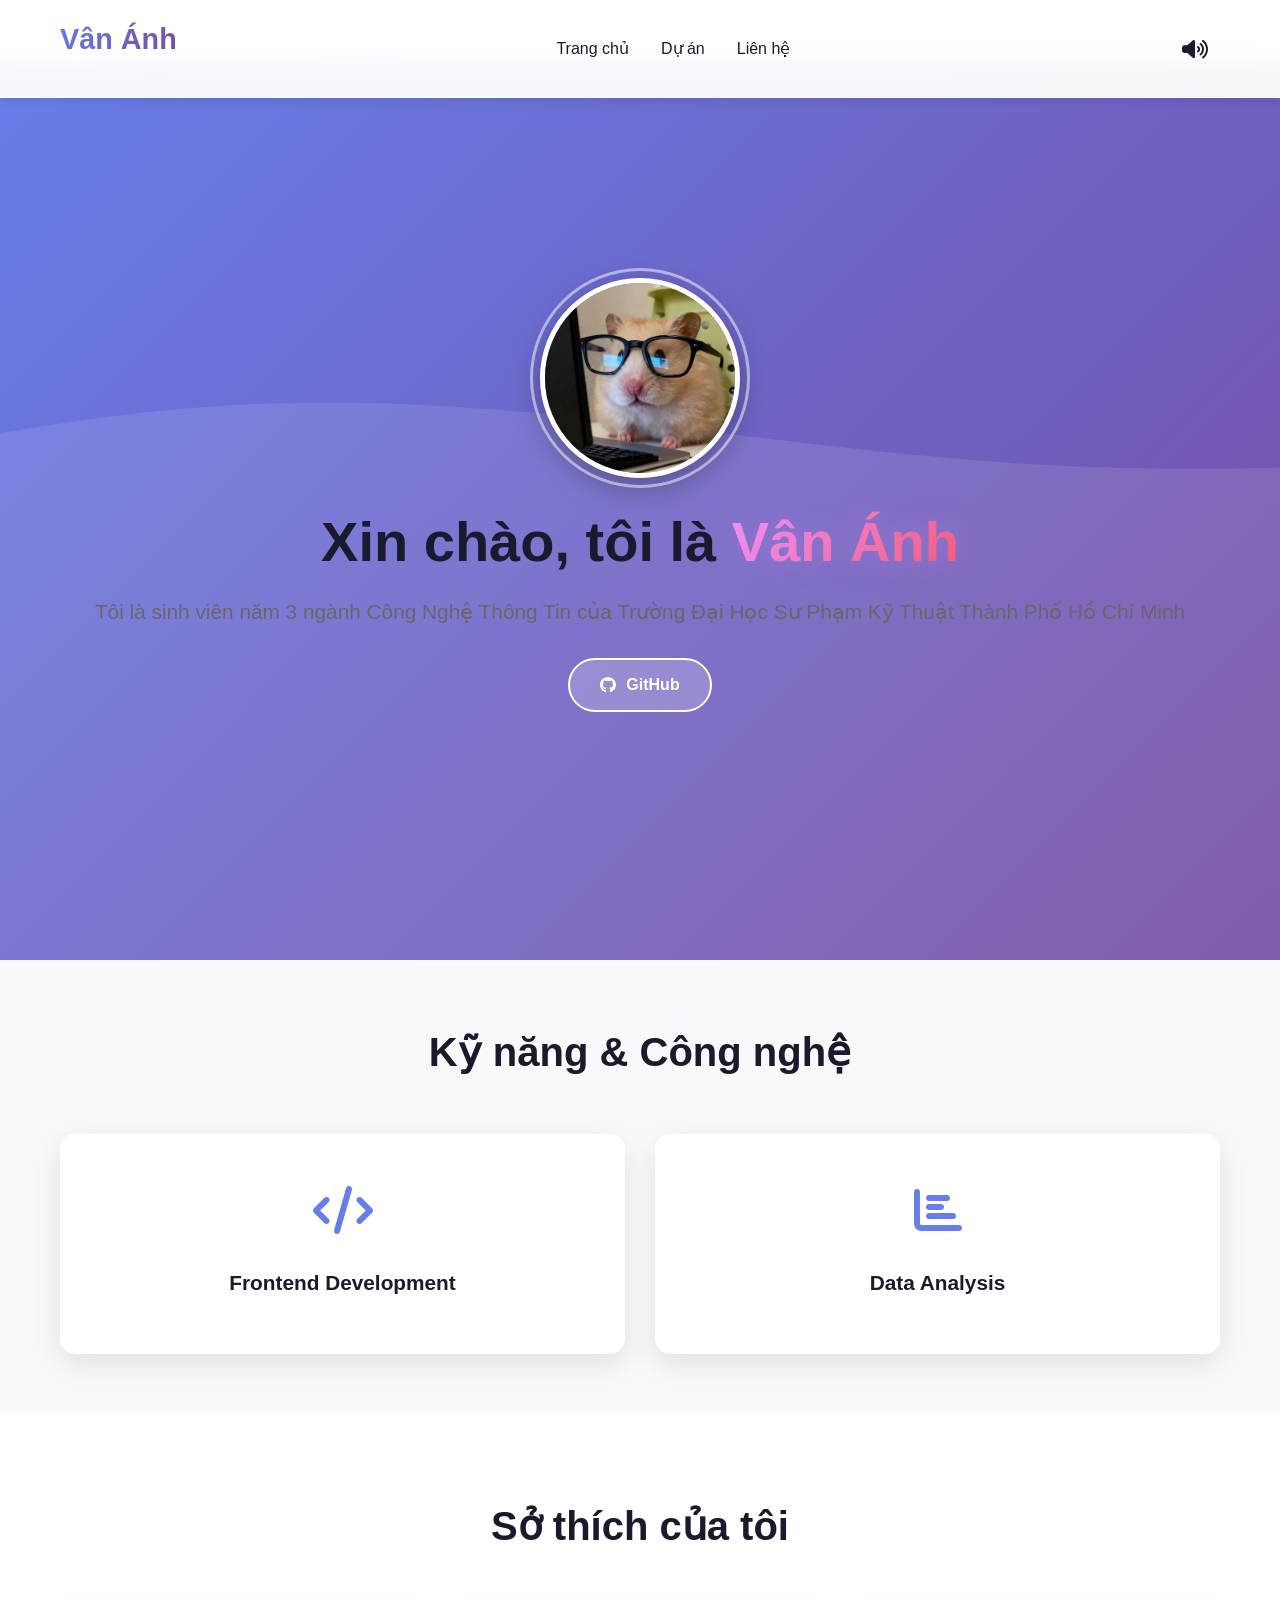
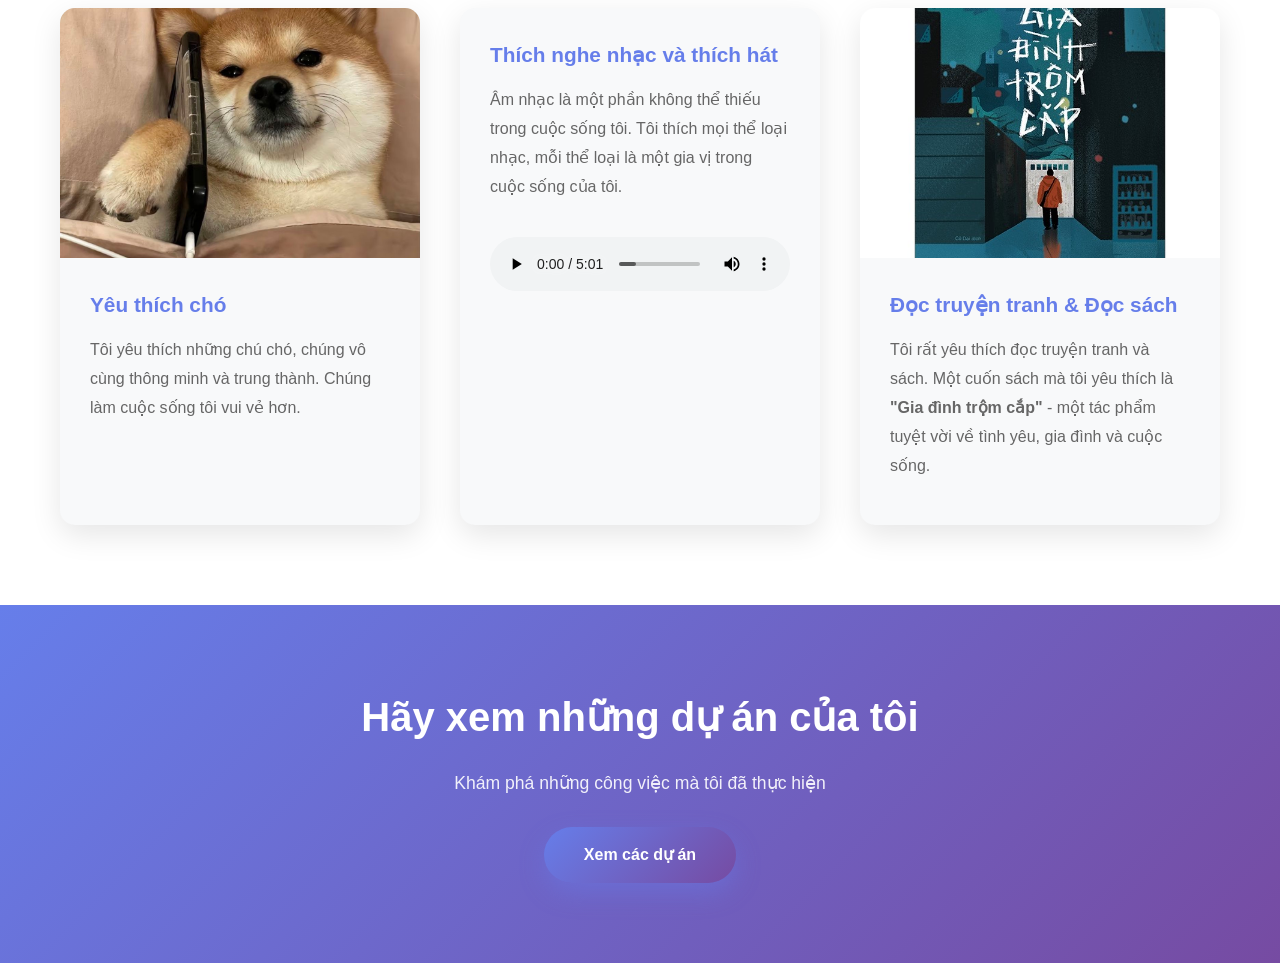
==== src/main/webapp/index.html @ 2f1a9554 "first commit" ====
<!DOCTYPE html>
<html lang="vi">
<head>
    <meta charset="UTF-8">
    <meta name="viewport" content="width=device-width, initial-scale=1.0">
    <title>Vân Ánh - Portfolio</title>
    <link rel="stylesheet" href="assets/main.css">
    <link rel="stylesheet" href="https://cdnjs.cloudflare.com/ajax/libs/font-awesome/6.4.0/css/all.min.css">
</head>
<body>

<!-- Background Audio -->
<audio id="bgAudio" loop style="display: none;">
    <source src="assets/resources/audio/background.mp3" type="audio/mpeg">
</audio>

<!-- Navigation -->
<nav class="navbar">
    <div class="navbar-container">
        <h2 class="logo">Vân Ánh</h2>
        <ul class="nav-menu">
            <li><a href="index.html" class="active">Trang chủ</a></li>
            <li><a href="project.html">Dự án</a></li>
            <li><a href="contact.html">Liên hệ</a></li>
        </ul>
        <!-- Music Toggle Button -->
        <button class="music-toggle" id="musicToggle" title="Bật/Tắt nhạc nền">
            <i class="fas fa-volume-up"></i>
        </button>
        <div class="hamburger">
            <span></span>
            <span></span>
            <span></span>
        </div>
    </div>
</nav>

<!-- Hero Section -->
<header class="hero" role="banner">
    <div class="hero-content">
        <div class="avatar-wrapper">
            <img src="assets/resources/image/avt.jpg" class="avatar" alt="Avatar của Vân Ánh" loading="lazy" decoding="async">
            <div class="avatar-border"></div>
        </div>
        <h1 class="title">Xin chào, tôi là <span class="highlight">Vân Ánh</span></h1>
        <p class="subtitle">Tôi là sinh viên năm 3 ngành Công Nghệ Thông Tin của Trường Đại Học Sư Phạm Kỹ Thuật Thành Phố Hồ Chí Minh</p>
        <nav class="social-links" aria-label="Mạng xã hội">
            <a href="https://github.com/Anhhvann" target="_blank" rel="noopener noreferrer" class="social-btn">
                <i class="fab fa-github" aria-hidden="true"></i> GitHub
            </a>
        </nav>
    </div>
    <div class="animated-bg" aria-hidden="true"></div>
</header>
<!-- Features Section -->
<section class="features" aria-labelledby="skills-heading">
    <div class="container">
        <h2 id="skills-heading">Kỹ năng & Công nghệ</h2>
        <div class="features-grid">
            <article class="feature-card">
                <div class="feature-icon"><i class="fas fa-code" aria-hidden="true"></i></div>
                <h3>Frontend Development</h3>
            </article>
            <article class="feature-card">
                <div class="feature-icon"><i class="fas fa-chart-bar" aria-hidden="true"></i></div>
                <h3>Data Analysis</h3>
            </article>
        </div>
    </div>
</section>

<!-- Interests Section -->
<section class="interests" aria-labelledby="interests-heading">
    <div class="container">
        <h2 id="interests-heading">Sở thích của tôi</h2>
        <div class="interests-grid">
            <!-- Interest 1: Dogs -->
            <article class="interest-card">
                <div class="interest-image">
                    <img src="assets/resources/image/dog.jpg" alt="Yêu thích những chú chó" loading="lazy" decoding="async">
                </div>
                <div class="interest-content">
                    <h3>Yêu thích chó</h3>
                    <p>Tôi yêu thích những chú chó, chúng vô cùng thông minh và trung thành. Chúng làm cuộc sống tôi vui vẻ hơn.</p>
                </div>
            </article>

            <!-- Interest 2: Singing -->
            <article class="interest-card">
                <div class="interest-content">
                    <h3>Thích nghe nhạc và thích hát</h3>
                    <p>Âm nhạc là một phần không thể thiếu trong cuộc sống tôi. Tôi thích mọi thể loại nhạc, mỗi thể loại là một gia vị trong cuộc sống của tôi.</p>
                    <div class="voice-player">
                        <audio controls style="width: 100%; margin-top: 15px;">
                            <source src="assets/resources/audio/myvoice.mp3" type="audio/mpeg">
                            Trình duyệt của bạn không hỗ trợ audio.
                        </audio>
                    </div>
                </div>
            </article>

            <!-- Interest 3: Reading Comics -->
            <article class="interest-card">
                <div class="interest-image">
                    <img src="assets/resources/image/book.jpeg" alt="Yêu thích đọc truyện tranh và sách" loading="lazy" decoding="async">
                </div>
                <div class="interest-content">
                    <h3>Đọc truyện tranh & Đọc sách</h3>
                    <p>Tôi rất yêu thích đọc truyện tranh và sách. Một cuốn sách mà tôi yêu thích là <strong>"Gia đình trộm cắp"</strong> - một tác phẩm tuyệt vời về tình yêu, gia đình và cuộc sống.</p>
                </div>
            </article>
        </div>
    </div>
</section>

<!-- CTA Section -->
<section class="cta-section" aria-labelledby="cta-heading">
    <div class="container">
        <h2 id="cta-heading">Hãy xem những dự án của tôi</h2>
        <p>Khám phá những công việc mà tôi đã thực hiện</p>
        <a href="project.html" class="btn btn-primary">Xem các dự án</a>
    </div>
</section>

<script src="assets/main.js"></script>
</body>
</html>
---- src/main/webapp/assets/main.css ----
/* ==================== VARIABLES & GLOBALS ==================== */
:root {
    --primary-color: #667eea;
    --secondary-color: #764ba2;
    --accent-color: #f093fb;
    --dark-bg: #0f0f23;
    --light-bg: #f8f9fa;
    --text-dark: #1a1a2e;
    --text-light: #666;
    --white: #ffffff;
    --border-color: #e0e0e0;
    --shadow: 0 10px 30px rgba(0, 0, 0, 0.1);
    --shadow-lg: 0 20px 60px rgba(0, 0, 0, 0.15);
    --transition: all 0.3s ease;
    --border-radius: 15px;
}

* {
    margin: 0;
    padding: 0;
    box-sizing: border-box;
}

html {
    scroll-behavior: smooth;
}

body {
    font-family: 'Segoe UI', Tahoma, Geneva, Verdana, sans-serif;
    color: var(--text-dark);
    background: var(--light-bg);
    line-height: 1.6;
    overflow-x: hidden;
}

/* Screen Reader Only */
.sr-only {
    position: absolute;
    width: 1px;
    height: 1px;
    padding: 0;
    margin: -1px;
    overflow: hidden;
    clip: rect(0, 0, 0, 0);
    white-space: nowrap;
    border-width: 0;
}

/* ==================== CONTAINER & UTILITIES ==================== */
.container {
    max-width: 1200px;
    margin: 0 auto;
    padding: 0 20px;
}

section {
    padding: 60px 0;
}

h1, h2, h3, h4, h5, h6 {
    color: var(--text-dark);
    font-weight: 700;
}

h2 {
    font-size: 2.5rem;
    margin-bottom: 20px;
    text-align: center;
}

p {
    color: var(--text-light);
}

a {
    text-decoration: none;
    color: var(--primary-color);
    transition: var(--transition);
}

a:hover {
    color: var(--secondary-color);
}

/* ==================== NAVBAR ==================== */
.navbar {
    position: fixed;
    top: 0;
    width: 100%;
    z-index: 1000;
    background: rgba(255, 255, 255, 0.95);
    backdrop-filter: blur(10px);
    -webkit-backdrop-filter: blur(10px);
    box-shadow: 0 2px 10px rgba(0, 0, 0, 0.1);
    padding: 1rem 0;
}

.navbar-container {
    max-width: 1200px;
    margin: 0 auto;
    padding: 0 20px;
    display: flex;
    justify-content: space-between;
    align-items: center;
}

.logo {
    font-size: 1.8rem;
    font-weight: 700;
    background: linear-gradient(135deg, var(--primary-color), var(--secondary-color));
    -webkit-background-clip: text;
    -webkit-text-fill-color: transparent;
    background-clip: text;
}

.nav-menu {
    display: flex;
    list-style: none;
    gap: 2rem;
}

.nav-menu a {
    color: var(--text-dark);
    font-weight: 500;
    position: relative;
    transition: var(--transition);
}

.nav-menu a::after {
    content: '';
    position: absolute;
    bottom: -5px;
    left: 0;
    width: 0;
    height: 2px;
    background: linear-gradient(135deg, var(--primary-color), var(--secondary-color));
    transition: var(--transition);
}

.nav-menu a:hover::after,
.nav-menu a.active::after {
    width: 100%;
}

.hamburger {
    display: none;
    flex-direction: column;
    cursor: pointer;
}

.hamburger span {
    width: 25px;
    height: 3px;
    background: var(--text-dark);
    margin: 5px 0;
    border-radius: 3px;
    transition: var(--transition);
}

/* ==================== MUSIC TOGGLE BUTTON ==================== */
.music-toggle {
    background: none;
    border: none;
    color: var(--text-dark);
    font-size: 1.3rem;
    cursor: pointer;
    padding: 8px 12px;
    transition: var(--transition);
    position: relative;
    display: flex;
    align-items: center;
    justify-content: center;
}

.music-toggle:hover {
    color: var(--primary-color);
    transform: scale(1.15);
}

.music-toggle.playing i {
    animation: music-pulse 0.6s ease-in-out infinite;
}

@keyframes music-pulse {
    0%, 100% { transform: scale(1); }
    50% { transform: scale(1.2); }
}

/* ==================== HERO SECTION ==================== */
.hero {
    margin-top: 60px;
    min-height: 100vh;
    display: flex;
    align-items: center;
    justify-content: center;
    position: relative;
    overflow: hidden;
    background: linear-gradient(135deg, #667eea 0%, #764ba2 100%);
}

.animated-bg {
    position: absolute;
    top: 0;
    left: 0;
    width: 100%;
    height: 100%;
    background: url('data:image/svg+xml,<svg xmlns="http://www.w3.org/2000/svg" viewBox="0 0 1440 320"><path fill="rgba(255,255,255,0.1)" fill-opacity="1" d="M0,96L48,112C96,128,192,160,288,160C384,160,480,128,576,122.7C672,117,768,139,864,144C960,149,1056,139,1152,128C1248,117,1344,107,1392,101.3L1440,96L1440,320L1392,320C1344,320,1248,320,1152,320C1056,320,960,320,864,320C768,320,672,320,576,320C480,320,384,320,288,320C192,320,96,320,48,320L0,320Z"></path></svg>') no-repeat bottom;
    background-size: cover;
    animation: float 6s ease-in-out infinite;
}

@keyframes float {
    0%, 100% { transform: translateY(0px); }
    50% { transform: translateY(-20px); }
}

.hero-content {
    position: relative;
    z-index: 1;
    text-align: center;
    color: white;
    animation: slideInUp 0.8s ease-out;
}

@keyframes slideInUp {
    from {
        opacity: 0;
        transform: translateY(30px);
    }
    to {
        opacity: 1;
        transform: translateY(0);
    }
}

.avatar-wrapper {
    position: relative;
    width: 200px;
    height: 200px;
    margin: 0 auto 30px;
}

.avatar {
    width: 100%;
    height: 100%;
    border-radius: 50%;
    object-fit: cover;
    border: 5px solid white;
    box-shadow: 0 10px 30px rgba(0, 0, 0, 0.3);
    animation: zoomIn 0.8s ease-out;
}

@keyframes zoomIn {
    from {
        opacity: 0;
        transform: scale(0.8);
    }
    to {
        opacity: 1;
        transform: scale(1);
    }
}

.avatar-border {
    position: absolute;
    top: -10px;
    left: -10px;
    width: calc(100% + 20px);
    height: calc(100% + 20px);
    border: 3px solid rgba(255, 255, 255, 0.5);
    border-radius: 50%;
    animation: spin 3s linear infinite;
}

@keyframes spin {
    from { transform: rotate(0deg); }
    to { transform: rotate(360deg); }
}

.title {
    font-size: 3.5rem;
    font-weight: 700;
    margin: 20px 0;
    line-height: 1.2;
}

.highlight {
    background: linear-gradient(135deg, #f093fb, #f5576c);
    -webkit-background-clip: text;
    -webkit-text-fill-color: transparent;
    background-clip: text;
    text-shadow: 0 0 30px rgba(240, 147, 251, 0.3);
}

.subtitle {
    font-size: 1.3rem;
    margin: 15px 0 30px;
    opacity: 0.95;
    font-weight: 300;
}

.social-links {
    display: flex;
    gap: 20px;
    justify-content: center;
    flex-wrap: wrap;
    margin: 30px 0;
}

.social-btn {
    display: inline-flex;
    align-items: center;
    gap: 10px;
    padding: 12px 30px;
    background: rgba(255, 255, 255, 0.2);
    color: white;
    border-radius: 50px;
    border: 2px solid white;
    font-weight: 600;
    transition: var(--transition);
    backdrop-filter: blur(10px);
}

.social-btn:hover {
    background: white;
    color: var(--primary-color);
    transform: translateY(-3px);
    box-shadow: 0 10px 25px rgba(0, 0, 0, 0.2);
}

.scroll-down {
    position: absolute;
    bottom: 30px;
    left: 50%;
    transform: translateX(-50%);
    display: flex;
    flex-direction: column;
    align-items: center;
    color: white;
    cursor: pointer;
    animation: bounce 2s infinite;
}

@keyframes bounce {
    0%, 100% { transform: translateX(-50%) translateY(0); }
    50% { transform: translateX(-50%) translateY(-10px); }
}

.scroll-down i {
    margin-top: 10px;
    font-size: 1.5rem;
}

/* ==================== AUDIO SECTION ==================== */
.audio-section {
    background: var(--white);
    text-align: center;
}

.audio-section h2 {
    color: var(--primary-color);
    margin-bottom: 30px;
}

.audio-box {
    max-width: 600px;
    margin: 0 auto;
    padding: 30px;
    background: var(--light-bg);
    border-radius: 15px;
    box-shadow: var(--shadow);
}

.audio-box audio {
    width: 100%;
    outline: none;
}

/* ==================== FEATURES SECTION ==================== */
.features {
    background: var(--light-bg);
}

.features h2 {
    color: var(--text-dark);
    margin-bottom: 50px;
}

.features-grid {
    display: grid;
    grid-template-columns: repeat(auto-fit, minmax(300px, 1fr));
    gap: 30px;
}

.feature-card {
    background: white;
    padding: 40px 30px;
    border-radius: 15px;
    text-align: center;
    box-shadow: var(--shadow);
    transition: var(--transition);
    cursor: pointer;
    position: relative;
    overflow: hidden;
}

.feature-card::before {
    content: '';
    position: absolute;
    top: 0;
    left: -100%;
    width: 100%;
    height: 100%;
    background: linear-gradient(135deg, var(--primary-color), var(--secondary-color));
    transition: var(--transition);
    z-index: -1;
}

.feature-card:hover::before {
    left: 0;
}

.feature-card:hover {
    transform: translateY(-10px);
    box-shadow: var(--shadow-lg);
}

.feature-card:hover .feature-icon {
    color: white;
    transform: scale(1.1) rotateZ(10deg);
}

.feature-card:hover h3,
.feature-card:hover p {
    color: white;
}

.feature-icon {
    font-size: 3rem;
    color: var(--primary-color);
    margin-bottom: 15px;
    transition: var(--transition);
}

.feature-card h3 {
    margin: 15px 0;
    font-size: 1.3rem;
}

.feature-card p {
    font-size: 0.95rem;
}

/* ==================== INTERESTS SECTION ==================== */
.interests {
    background: white;
    padding: 80px 0;
}

.interests h2 {
    color: var(--text-dark);
    margin-bottom: 50px;
    text-align: center;
}

.interests-grid {
    display: grid;
    grid-template-columns: repeat(auto-fit, minmax(350px, 1fr));
    gap: 40px;
}

.interest-card {
    background: var(--light-bg);
    border-radius: var(--border-radius);
    overflow: hidden;
    box-shadow: var(--shadow);
    transition: var(--transition);
}

.interest-card:hover {
    transform: translateY(-10px);
    box-shadow: var(--shadow-lg);
}

.interest-image {
    width: 100%;
    height: 250px;
    overflow: hidden;
    background: linear-gradient(135deg, var(--primary-color), var(--secondary-color));
}

.interest-image img {
    width: 100%;
    height: 100%;
    object-fit: cover;
    transition: var(--transition);
}

.interest-card:hover .interest-image img {
    transform: scale(1.05);
}

.interest-content {
    padding: 30px;
}

.interest-content h3 {
    font-size: 1.3rem;
    margin-bottom: 15px;
    color: var(--primary-color);
}

.interest-content p {
    color: var(--text-light);
    line-height: 1.8;
    margin-bottom: 15px;
}

.voice-player {
    margin-top: 20px;
}

.voice-player audio {
    border-radius: 8px;
}

/* ==================== PROJECTS SECTION ==================== */
.page-header {
    background: linear-gradient(135deg, var(--primary-color), var(--secondary-color));
    color: white;
    text-align: center;
    padding: 100px 0 60px;
    margin-top: 60px;
}

.page-header h1 {
    color: white;
    font-size: 2.5rem;
    margin-bottom: 10px;
}

.page-header p {
    color: rgba(255, 255, 255, 0.9);
    font-size: 1.1rem;
}

.projects-section {
    background: var(--light-bg);
    padding: 80px 0;
}

.projects-grid {
    display: grid;
    grid-template-columns: repeat(auto-fit, minmax(350px, 1fr));
    gap: 40px;
}

.project-card {
    background: white;
    border-radius: 15px;
    overflow: hidden;
    box-shadow: var(--shadow);
    transition: var(--transition);
    animation: fadeInUp 0.6s ease-out both;
}

@keyframes fadeInUp {
    from {
        opacity: 0;
        transform: translateY(30px);
    }
    to {
        opacity: 1;
        transform: translateY(0);
    }
}

.project-card:hover {
    transform: translateY(-15px);
    box-shadow: var(--shadow-lg);
}

.project-image {
    position: relative;
    overflow: hidden;
    height: 250px;
    background: linear-gradient(135deg, #667eea, #764ba2);
}

.project-image img {
    width: 100%;
    height: 100%;
    object-fit: cover;
    transition: var(--transition);
}

.project-card:hover .project-image img {
    transform: scale(1.1);
}

.project-overlay {
    position: absolute;
    top: 0;
    left: 0;
    width: 100%;
    height: 100%;
    background: rgba(102, 126, 234, 0.9);
    display: flex;
    align-items: center;
    justify-content: center;
    opacity: 0;
    transition: var(--transition);
}

.project-card:hover .project-overlay {
    opacity: 1;
}

.project-links {
    display: flex;
    gap: 15px;
}

.project-link {
    display: inline-flex;
    align-items: center;
    gap: 8px;
    padding: 10px 20px;
    background: white;
    color: var(--primary-color);
    border-radius: 25px;
    font-weight: 600;
    transition: var(--transition);
}

.project-link:hover {
    background: var(--accent-color);
    color: white;
    transform: scale(1.05);
}

.project-content {
    padding: 25px;
}

.project-content h3 {
    font-size: 1.3rem;
    margin-bottom: 8px;
}

.project-tech {
    color: var(--primary-color);
    font-weight: 600;
    font-size: 0.9rem;
    margin-bottom: 12px;
}

.project-desc {
    color: var(--text-light);
    font-size: 0.95rem;
    margin-bottom: 15px;
}

.project-tags {
    display: flex;
    flex-wrap: wrap;
    gap: 8px;
}

.tag {
    display: inline-block;
    padding: 5px 12px;
    background: var(--light-bg);
    color: var(--primary-color);
    border-radius: 20px;
    font-size: 0.85rem;
    font-weight: 600;
    transition: var(--transition);
}

.tag:hover {
    background: var(--primary-color);
    color: white;
}

/* ==================== CTA SECTION ==================== */
.cta-section {
    background: linear-gradient(135deg, var(--primary-color), var(--secondary-color));
    color: white;
    text-align: center;
    padding: 80px 0;
}

.cta-section h2 {
    color: white;
    font-size: 2.5rem;
}

.cta-section p {
    color: rgba(255, 255, 255, 0.9);
    font-size: 1.1rem;
    margin-bottom: 30px;
}

.cta-links {
    display: flex;
    gap: 20px;
    justify-content: center;
    flex-wrap: wrap;
}

/* ==================== BUTTONS ==================== */
.btn {
    display: inline-flex;
    align-items: center;
    gap: 10px;
    padding: 15px 40px;
    border-radius: 50px;
    font-weight: 600;
    font-size: 1rem;
    transition: var(--transition);
    cursor: pointer;
    border: none;
    text-decoration: none;
}

.btn-primary {
    background: linear-gradient(135deg, var(--primary-color), var(--secondary-color));
    color: white;
    box-shadow: 0 10px 25px rgba(102, 126, 234, 0.4);
}

.btn-primary:hover {
    transform: translateY(-3px);
    box-shadow: 0 15px 35px rgba(102, 126, 234, 0.6);
}

.btn-secondary {
    background: rgba(255, 255, 255, 0.2);
    color: white;
    border: 2px solid white;
    backdrop-filter: blur(10px);
}

.btn-secondary:hover {
    background: white;
    color: var(--primary-color);
}

/* ==================== FOOTER ==================== */
.footer {
    background: var(--text-dark);
    color: white;
    padding: 60px 0 20px;
}

.footer-content {
    display: grid;
    grid-template-columns: repeat(auto-fit, minmax(250px, 1fr));
    gap: 40px;
    margin-bottom: 40px;
}

.footer-section h3 {
    color: var(--primary-color);
    margin-bottom: 15px;
}

.footer-section p {
    color: rgba(255, 255, 255, 0.7);
}

.footer-section ul {
    list-style: none;
}

.footer-section ul li {
    margin-bottom: 10px;
}

.footer-section a {
    color: rgba(255, 255, 255, 0.7);
    transition: var(--transition);
}

.footer-section a:hover {
    color: var(--primary-color);
}

.social-icons {
    display: flex;
    gap: 15px;
}

.social-icons a {
    width: 40px;
    height: 40px;
    display: flex;
    align-items: center;
    justify-content: center;
    background: rgba(255, 255, 255, 0.1);
    border-radius: 50%;
    transition: var(--transition);
}

.social-icons a:hover {
    background: var(--primary-color);
    transform: translateY(-3px);
}

.footer-bottom {
    border-top: 1px solid rgba(255, 255, 255, 0.1);
    padding-top: 20px;
    text-align: center;
    color: rgba(255, 255, 255, 0.6);
}

/* ==================== RESPONSIVE DESIGN ==================== */
@media (max-width: 768px) {
    .hamburger {
        display: flex;
    }

    .nav-menu {
        position: fixed;
        left: -100%;
        top: 60px;
        flex-direction: column;
        background: white;
        width: 100%;
        text-align: center;
        transition: 0.3s;
        box-shadow: 0 10px 27px rgba(0, 0, 0, 0.1);
        padding: 20px 0;
    }

    .nav-menu.active {
        left: 0;
    }

    .title {
        font-size: 2.5rem;
    }

    .subtitle {
        font-size: 1rem;
    }

    h2 {
        font-size: 2rem;
    }

    .projects-grid {
        grid-template-columns: 1fr;
    }

    .feature-card {
        padding: 30px 20px;
    }

    .social-links {
        flex-direction: column;
    }

    .social-btn {
        width: 100%;
        justify-content: center;
    }

    .cta-links {
        flex-direction: column;
    }

    .btn {
        width: 100%;
        justify-content: center;
    }

    section {
        padding: 40px 0;
    }
}

@media (max-width: 480px) {
    .title {
        font-size: 2rem;
    }

    h2 {
        font-size: 1.5rem;
    }

    .projects-grid {
        gap: 20px;
    }

    .nav-menu {
        gap: 1rem;
    }

    .avatar-wrapper {
        width: 150px;
        height: 150px;
    }

    .feature-icon {
        font-size: 2.5rem;
    }
}

/* ==================== RIPPLE EFFECT ==================== */
.ripple {
    position: absolute;
    border-radius: 50%;
    background: rgba(255, 255, 255, 0.6);
    transform: scale(0);
    animation: ripple-animation 0.6s ease-out;
    pointer-events: none;
}

@keyframes ripple-animation {
    to {
        transform: scale(4);
        opacity: 0;
    }
}

/* ==================== SCROLL TO TOP BUTTON ==================== */
#scrollToTopBtn {
    position: fixed;
    bottom: 30px;
    right: 30px;
    width: 50px;
    height: 50px;
    background: linear-gradient(135deg, var(--primary-color), var(--secondary-color));
    color: white;
    border: none;
    border-radius: 50%;
    font-size: 1.5rem;
    cursor: pointer;
    display: none;
    align-items: center;
    justify-content: center;
    box-shadow: 0 10px 25px rgba(102, 126, 234, 0.4);
    transition: all 0.3s ease;
    z-index: 999;
}

#scrollToTopBtn:hover {
    transform: translateY(-5px);
    box-shadow: 0 15px 35px rgba(102, 126, 234, 0.6);
}

/* ==================== DARK MODE ==================== */
body.dark-mode {
    background: #1a1a2e;
    color: #e0e0e0;
}

body.dark-mode header,
body.dark-mode section,
body.dark-mode .project-card,
body.dark-mode .feature-card {
    background: #16213e;
    color: #e0e0e0;
}

body.dark-mode .navbar {
    background: rgba(22, 33, 62, 0.95);
}

/* ==================== LOADING ANIMATION ==================== */
.loading {
    display: inline-block;
    width: 20px;
    height: 20px;
    border: 4px solid rgba(102, 126, 234, 0.1);
    border-radius: 50%;
    border-top-color: var(--primary-color);
    animation: spin 1s ease-in-out infinite;
}

/* ==================== FADE IN ANIMATION ==================== */
@keyframes fadeIn {
    from {
        opacity: 0;
    }
    to {
        opacity: 1;
    }
}

body {
    animation: fadeIn 0.5s ease-out;
}
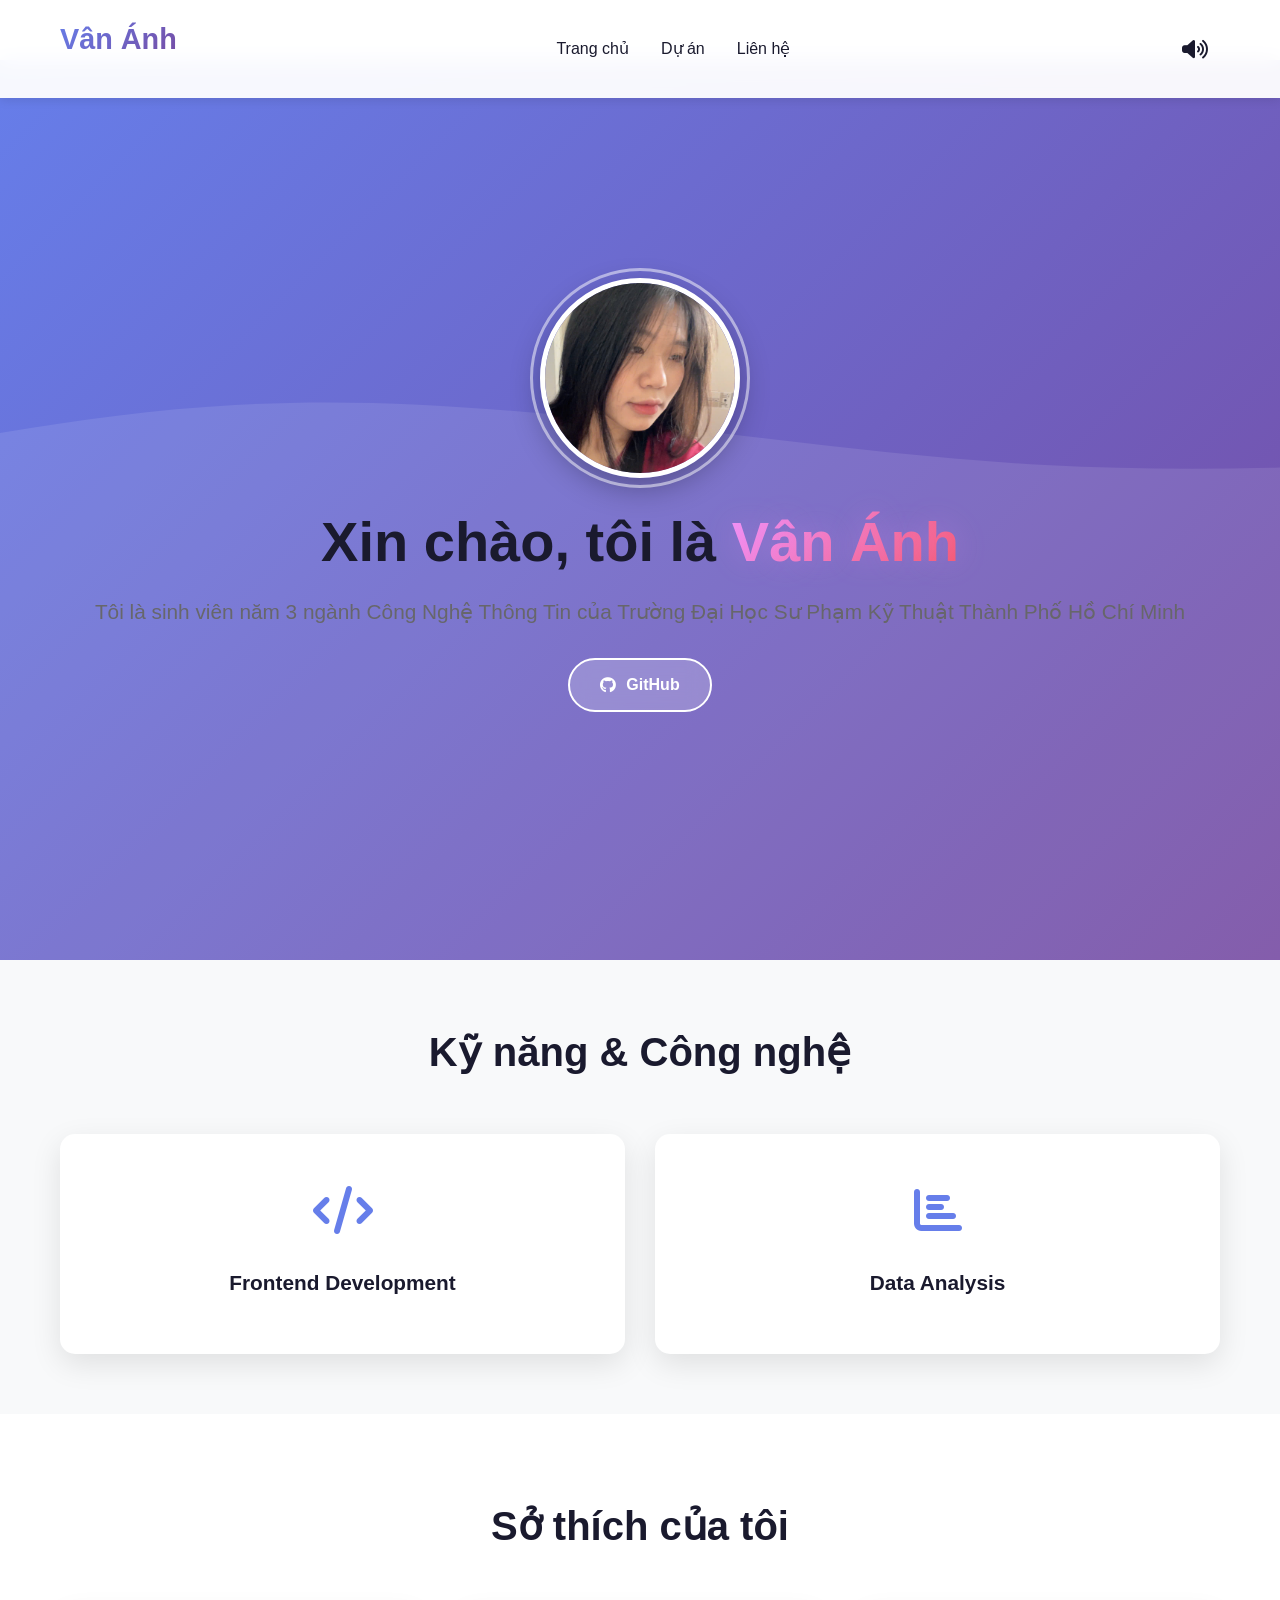
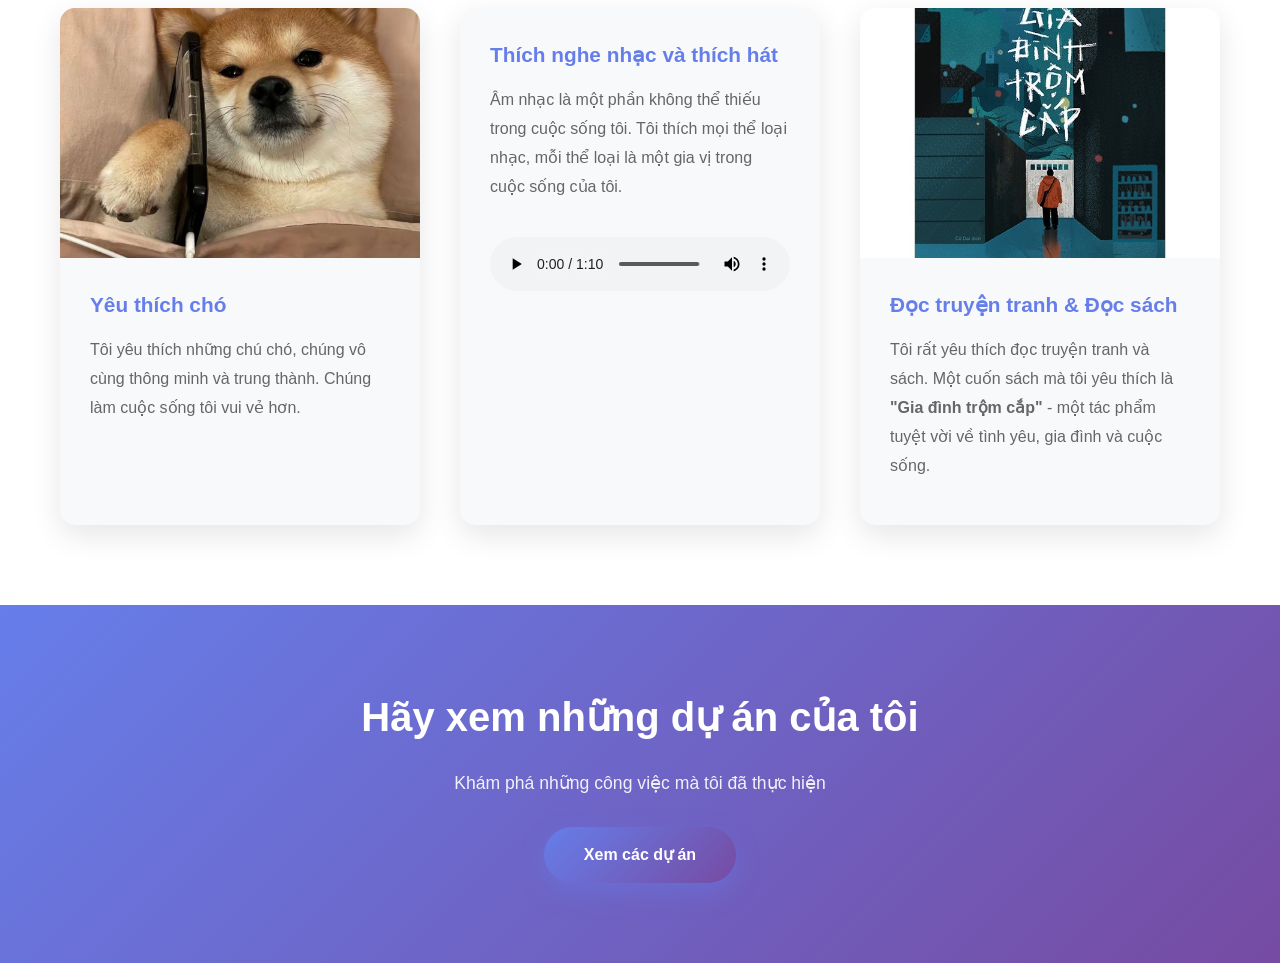
==== commit b5ad0148: "second commit" ====
--- a/src/main/webapp/index.html
+++ b/src/main/webapp/index.html
@@ -39,7 +39,7 @@
 <header class="hero" role="banner">
     <div class="hero-content">
         <div class="avatar-wrapper">
-            <img src="assets/resources/image/avt.jpg" class="avatar" alt="Avatar của Vân Ánh" loading="lazy" decoding="async">
+            <img src="assets/resources/image/avatar.jpg" class="avatar" alt="Avatar của Vân Ánh" loading="lazy" decoding="async">
             <div class="avatar-border"></div>
         </div>
         <h1 class="title">Xin chào, tôi là <span class="highlight">Vân Ánh</span></h1>
@@ -92,7 +92,7 @@
                     <p>Âm nhạc là một phần không thể thiếu trong cuộc sống tôi. Tôi thích mọi thể loại nhạc, mỗi thể loại là một gia vị trong cuộc sống của tôi.</p>
                     <div class="voice-player">
                         <audio controls style="width: 100%; margin-top: 15px;">
-                            <source src="assets/resources/audio/myvoice.mp3" type="audio/mpeg">
+                            <source src="assets/resources/audio/voice.mp3" type="audio/mpeg">
                             Trình duyệt của bạn không hỗ trợ audio.
                         </audio>
                     </div>
